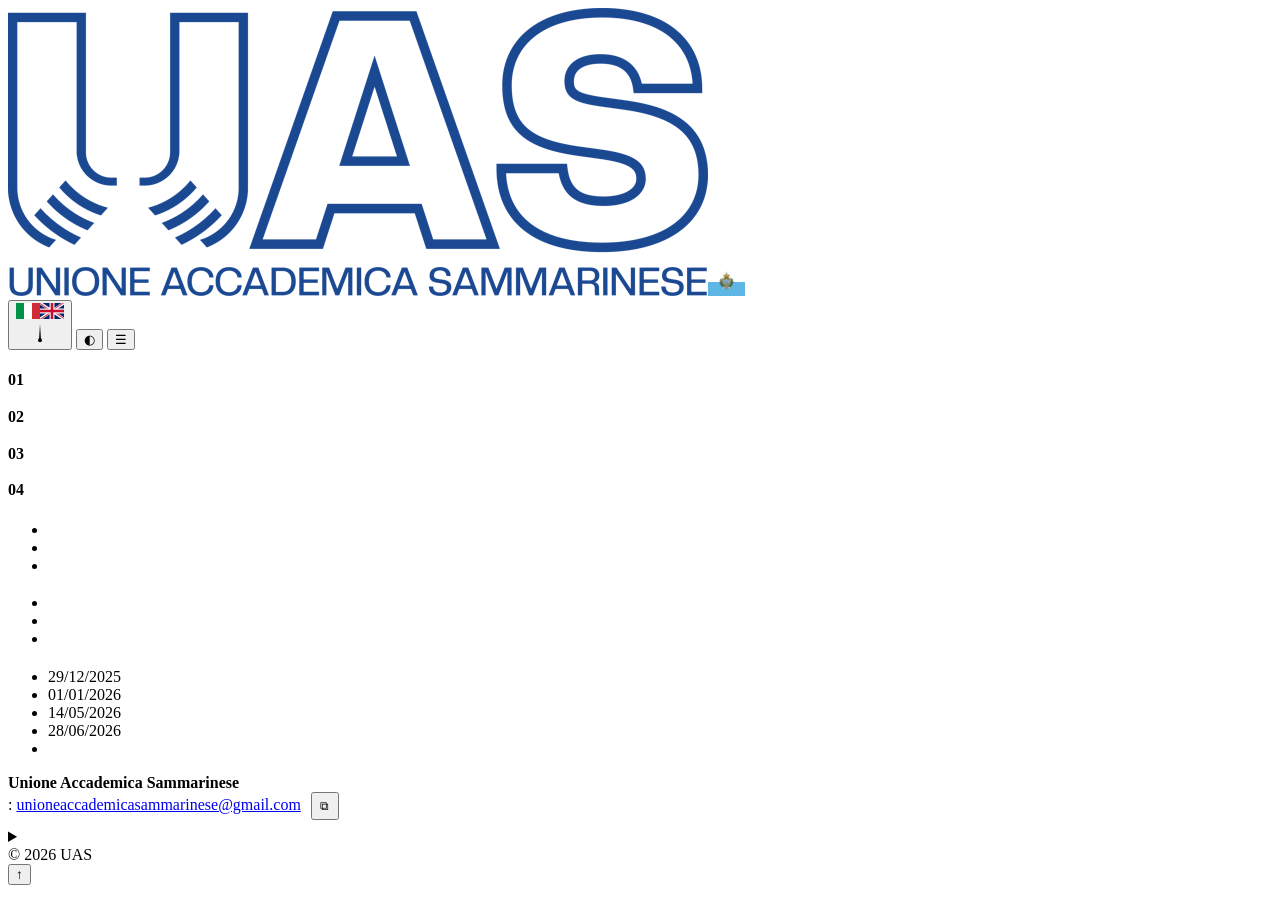
==== chi-siamo.html @ c41cca0f "Add files via upload" ====
<!DOCTYPE html>
<html lang="it">
<head>
<meta charset="utf-8">
<meta name="viewport" content="width=device-width, initial-scale=1, viewport-fit=cover">
<title>Chi siamo · Unione Accademica Sammarinese</title>
<meta name="description" content="Chi è UAS, perché esiste e il suo percorso.">
<meta property="og:title" content="Chi siamo · Unione Accademica Sammarinese">
<meta property="og:description" content="Chi è UAS, perché esiste e il suo percorso.">
<meta property="og:type" content="website">
<meta property="og:image" content="assets/og.jpg">
<link rel="icon" href="assets/favicon.png">
<link rel="stylesheet" href="assets/style.css?v=6">

</head>
<body>
<a class="skip" href="#main" data-i="skip"></a>
<header><div class="w">
<a class="brand" href="index.html" aria-label="UAS"><img class="logo" src="assets/logo.png" alt="Unione Accademica Sammarinese"><img class="flag" src="assets/flag-sm.png" alt="San Marino" width="37" height="28"></a>
<nav id="nav"><a href="chi-siamo.html" data-i="n1"></a><a href="progetti.html" data-i="pj"></a><a href="novita.html" data-i="n6"></a><a href="sponsor.html" data-i="sp"></a><a class="navjoin" href="partecipa.html#join" data-i="n3"></a></nav>
<div class="tools">
<button class="lg" id="lg" type="button" data-l="it"><img class="fl fi" src="assets/flag-it.png" alt="" width="24" height="16"><img class="fl fg" src="assets/flag-gb.png" alt="" width="24" height="16"><svg class="nd" viewBox="0 0 84 38" aria-hidden="true"><g class="ndg"><path d="M42 32.2 L40.3 31 L42 4.5 L43.7 31 Z"/></g><circle cx="42" cy="32" r="3.4"/></svg></button>
<button class="ib" id="theme" aria-label="Theme">◐</button>
<button class="ib" id="burger" aria-label="Menu" aria-expanded="false">☰</button>
</div><div id="bar"></div></div></header>
<main id="main"><span id="top"></span>
<div class="pagehd"><div class="w"><h1 data-i="n1"></h1><p class="lead" data-i="ah"></p></div></div><section id="about"><div class="w rv">

<div class="grid">
<div class="card"><b>01</b><h3 data-i="c1t"></h3><p data-i="c1p"></p></div>
<div class="card"><b>02</b><h3 data-i="c2t"></h3><p data-i="c2p"></p></div>
<div class="card"><b>03</b><h3 data-i="c3t"></h3><p data-i="c3p"></p></div>
<div class="card"><b>04</b><h3 data-i="c4t"></h3><p data-i="c4p"></p></div>
</div></div></section><section id="team" hidden><div class="w"><div class="eyebrow" data-i="xth"></div><h2 data-i="xtt"></h2><div class="grid" id="tlist"></div></div></section><section id="why"><div class="w rv"><div class="eyebrow" data-i="xwh"></div><h2 data-i="xwt" style="max-width:760px;font-size:clamp(20px,2.6vw,26px);font-weight:500"></h2>
<div class="cols">
<div class="card"><h3 data-i="xpr"></h3><ul><li data-i="xp1"></li><li data-i="xp2"></li><li data-i="xp3"></li></ul></div>
<div class="card"><h3 data-i="xan"></h3><ul><li data-i="xa1"></li><li data-i="xa2"></li><li data-i="xa3"></li></ul></div>
</div></div></section><section id="path" class="alt"><div class="w two rv">
<div><div class="eyebrow" data-i="n2"></div><h2 data-i="ph"></h2><p class="lead" data-i="pp"></p>
</div>
<ul class="tl">
<li><time>29/12/2025</time><span data-i="t1"></span></li>
<li><time>01/01/2026</time><span data-i="t2"></span></li>
<li><time>14/05/2026</time><span data-i="t3"></span></li>
<li><time>28/06/2026</time><span data-i="t4"></span></li>
<li><time data-i="t5d"></time><span data-i="t5"></span></li>
</ul></div></section><section id="partners" class="alt" hidden><div class="w"><div class="eyebrow" data-i="xph"></div><div class="logos" id="plist" style="margin-top:16px"></div></div></section>
</main>
<footer id="contact"><div class="w"><div>
<strong>Unione Accademica Sammarinese</strong><br>
<span data-i="n4"></span>: <a href="mailto:unioneaccademicasammarinese@gmail.com" id="mail">unioneaccademicasammarinese@gmail.com</a>
<button class="ib" id="copy" aria-label="Copy" style="width:28px;height:28px;font-size:12px;margin-left:6px">⧉</button>
<div class="note" style="margin-top:6px"><a href="partecipa.html#faq" data-i="n8"></a></div><div id="soc" style="margin-top:6px"></div><p class="note" data-i="xlg" style="margin:8px 0 0"></p>
<details><summary data-i="pv"></summary><p class="note" data-i="pvt"></p></details>
</div><div>© 2026 UAS</div></div></footer>
<button class="ib" id="top-btn" aria-label="Top">↑</button>
<aside class="rail" id="rail" aria-label="Social"></aside>

<script src="assets/app.js?v=6"></script>
</body></html>
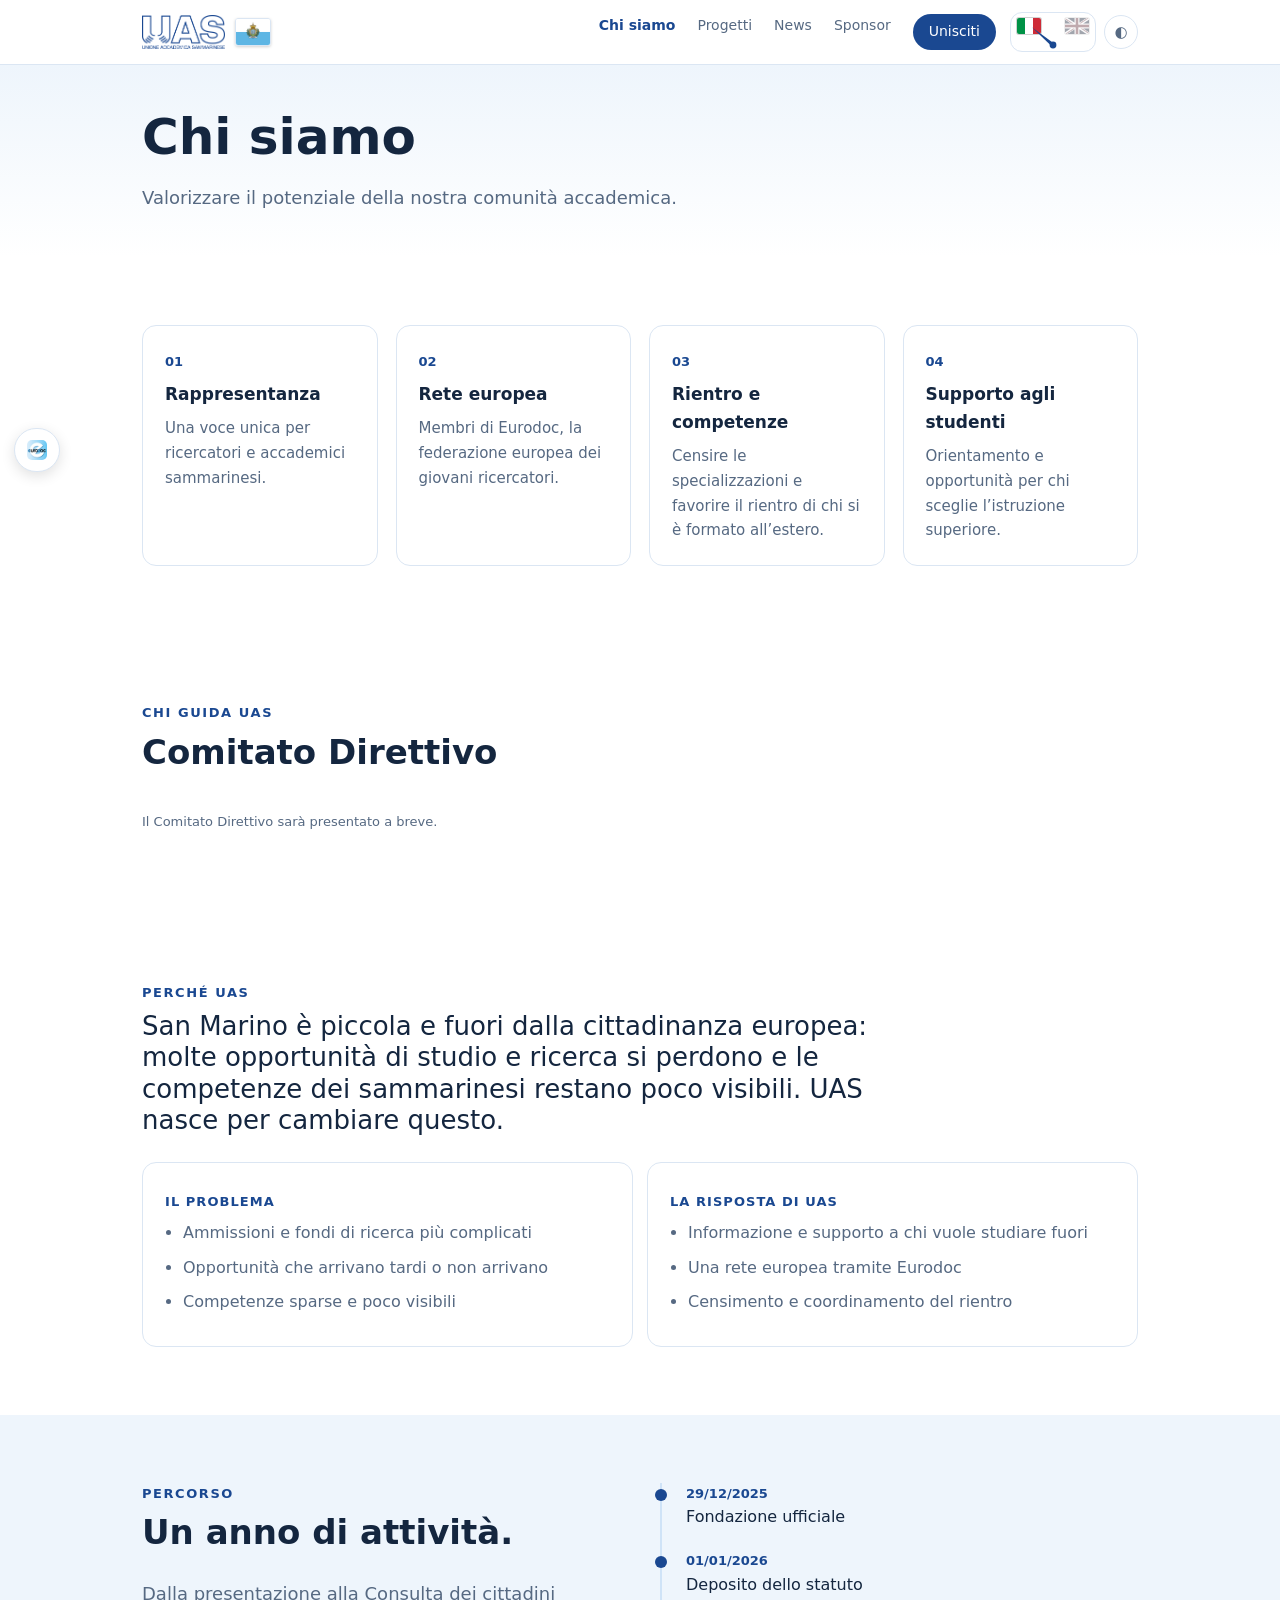
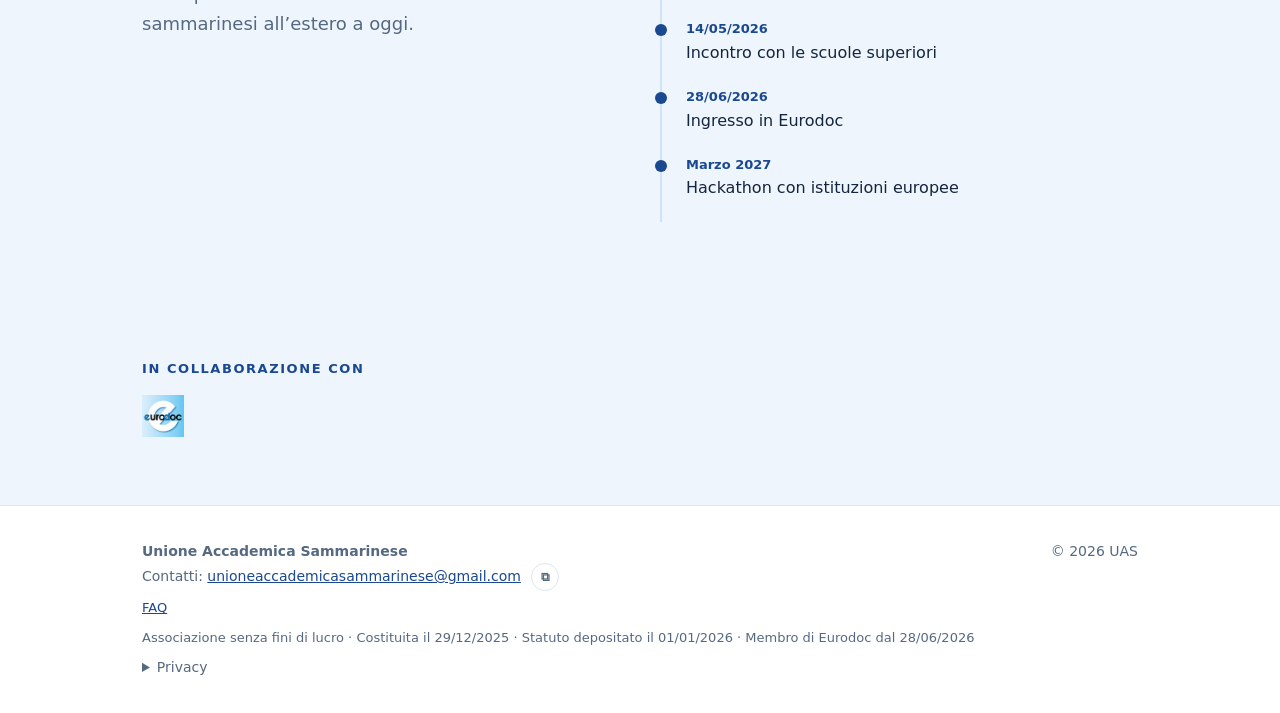
==== commit be49be58: "Add files via upload" ====
--- a/chi-siamo.html
+++ b/chi-siamo.html
@@ -10,7 +10,7 @@
 <meta property="og:type" content="website">
 <meta property="og:image" content="assets/og.jpg">
 <link rel="icon" href="assets/favicon.png">
-<link rel="stylesheet" href="assets/style.css?v=6">
+<link rel="stylesheet" href="assets/style.css?v=7">
 
 </head>
 <body>
@@ -56,5 +56,5 @@
 <button class="ib" id="top-btn" aria-label="Top">↑</button>
 <aside class="rail" id="rail" aria-label="Social"></aside>
 
-<script src="assets/app.js?v=6"></script>
+<script src="assets/app.js?v=7"></script>
 </body></html>
--- a/assets/style.css
+++ b/assets/style.css
@@ -0,0 +1,122 @@
+
+:root{--bg:#fff;--soft:#eef5fc;--ink:#14263f;--mut:#566982;--acc:#1a4891;--sky:#cfe3f7;--line:#dbe6f3;box-sizing:border-box;padding-top:env(safe-area-inset-top,0px);padding-bottom:env(safe-area-inset-bottom,0px)}
+@media (prefers-color-scheme:dark){:root:not([data-theme="light"]){--bg:#0e1a2b;--soft:#13243a;--ink:#e8f0fa;--mut:#a3b5cc;--acc:#7fb2ee;--sky:#1d3a5e;--line:#23406a}}
+:root[data-theme="dark"]{--bg:#0e1a2b;--soft:#13243a;--ink:#e8f0fa;--mut:#a3b5cc;--acc:#7fb2ee;--sky:#1d3a5e;--line:#23406a}
+*{box-sizing:border-box}html{scroll-behavior:smooth;scroll-padding-top:76px}
+body{margin:0;background:var(--bg);color:var(--ink);font:16px/1.65 system-ui,-apple-system,"Segoe UI",Helvetica,Arial,sans-serif}
+a{color:var(--acc)}:focus-visible{outline:3px solid var(--acc);outline-offset:3px;border-radius:4px}
+.skip{position:absolute;left:-999px;top:8px;background:var(--acc);color:var(--bg);padding:8px 14px;border-radius:8px;z-index:30}.skip:focus{left:8px}
+.w{max-width:1040px;margin:0 auto;padding:0 22px}
+header{position:sticky;top:env(safe-area-inset-top,0px);background:var(--bg);border-bottom:1px solid var(--line);z-index:20}
+header .w{display:flex;align-items:center;gap:14px;height:64px}
+.logo{height:34px;display:block}
+.brand{display:flex;align-items:center;gap:10px;text-decoration:none}.flag{height:28px;width:auto;display:block;border-radius:3px;border:1px solid var(--line);box-shadow:0 1px 3px rgba(0,0,0,.18)}
+@media (prefers-color-scheme:dark){:root:not([data-theme="light"]) .logo{filter:brightness(2.4) saturate(.6)}}
+:root[data-theme="dark"] .logo{filter:brightness(2.4) saturate(.6)}
+nav{display:flex;gap:22px;margin-left:auto}
+nav a{color:var(--mut);text-decoration:none;font-size:14px}nav a:hover{color:var(--acc)}
+.tools{display:flex;gap:8px;align-items:center}
+.lang{display:flex;border:1px solid var(--line);border-radius:999px;overflow:hidden}
+.lang button,.ib{border:0;background:none;color:var(--mut);font:600 12px system-ui;cursor:pointer}
+.lang button{padding:6px 12px}.lang button.on{background:var(--acc);color:var(--bg)}
+.ib{width:34px;height:34px;border:1px solid var(--line);border-radius:50%;font-size:15px}
+#burger{display:none}
+#bar{position:absolute;left:0;bottom:-1px;height:2px;width:0;background:var(--acc)}
+@media(max-width:760px){#burger{display:block}nav{display:none;position:absolute;top:64px;left:0;right:0;flex-direction:column;gap:0;background:var(--bg);border-bottom:1px solid var(--line);padding:6px 22px}nav.open{display:flex}nav a{padding:12px 0;font-size:16px}.tools{margin-left:auto}}
+.hero{background:linear-gradient(180deg,var(--soft),var(--bg));padding:70px 0 60px}
+.hero .w{display:grid;grid-template-columns:1.1fr .9fr;gap:40px;align-items:center}
+@media(max-width:860px){.hero .w{grid-template-columns:1fr}}
+.eyebrow{color:var(--acc);font-size:13px;letter-spacing:.12em;text-transform:uppercase;font-weight:600}
+h1{font-size:clamp(32px,5vw,50px);line-height:1.12;margin:12px 0 18px;font-weight:700}
+.lead{color:var(--mut);font-size:18px;max-width:640px}
+.btns{display:flex;gap:12px;flex-wrap:wrap;margin-top:26px}
+.btn{display:inline-block;padding:11px 22px;border-radius:999px;font:600 15px system-ui;text-decoration:none;border:1px solid var(--acc);cursor:pointer}
+.p{background:var(--acc);color:var(--bg)}.s{background:none;color:var(--acc)}
+.ph{position:relative;overflow:hidden;border-radius:18px;background:repeating-linear-gradient(135deg,var(--soft) 0 14px,var(--sky) 14px 15px);border:1px solid var(--line);display:grid;place-items:center;color:var(--mut);font-size:13px;text-align:center}
+.ph img{position:absolute;inset:0;width:100%;height:100%;object-fit:cover}
+.ph span{padding:10px}
+.hv{aspect-ratio:4/3}
+section{padding:68px 0}.alt{background:var(--soft)}
+h2{font-size:clamp(24px,3.4vw,34px);line-height:1.2;margin:8px 0 26px;max-width:640px}
+.grid{display:grid;grid-template-columns:repeat(auto-fit,minmax(220px,1fr));gap:18px}
+.card{border:1px solid var(--line);background:var(--bg);border-radius:14px;padding:22px;transition:transform .2s,border-color .2s}
+.card:hover{transform:translateY(-3px);border-color:var(--acc)}
+.card b{color:var(--acc);font-size:13px}.card h3{margin:6px 0 8px;font-size:17px}.card p{margin:0;color:var(--mut);font-size:15px}
+.tl{list-style:none;margin:0;padding:0;border-left:2px solid var(--sky)}
+.tl li{position:relative;padding:0 0 20px 24px}
+.tl li::before{content:"";position:absolute;left:-7px;top:6px;width:12px;height:12px;border-radius:50%;background:var(--acc)}
+.tl time{display:block;color:var(--acc);font-size:13px;font-weight:600}
+.two{display:grid;grid-template-columns:1fr 1fr;gap:40px}@media(max-width:800px){.two{grid-template-columns:1fr}}
+.gal{display:grid;grid-template-columns:repeat(auto-fit,minmax(240px,1fr));gap:16px}.gal .ph{aspect-ratio:3/2}
+.band{background:var(--acc);color:var(--bg);border-radius:18px;padding:30px;display:flex;gap:20px;align-items:center;justify-content:space-between;flex-wrap:wrap}
+.band h3{margin:0 0 6px;font-size:22px}.band p{margin:0;max-width:560px;opacity:.92}.band .btn{background:var(--bg);color:var(--acc);border-color:var(--bg)}
+.partners{display:flex;gap:28px;flex-wrap:wrap;align-items:center;color:var(--mut);font-weight:600}
+.partners span{border:1px dashed var(--line);border-radius:10px;padding:10px 18px}
+form{display:grid;gap:12px}
+input,select,textarea{width:100%;padding:11px 13px;border:1px solid var(--line);border-radius:10px;background:var(--bg);color:var(--ink);font:inherit}
+label.c{display:flex;gap:9px;align-items:flex-start;font-size:14px;color:var(--mut)}label.c input{width:auto;margin-top:5px}
+.hp{position:absolute;left:-9999px}
+#msg{min-height:1.4em;font-weight:600}
+.note{font-size:13px;color:var(--mut)}
+footer{border-top:1px solid var(--line);padding:34px 0;color:var(--mut);font-size:14px}
+footer .w{display:flex;justify-content:space-between;gap:16px;flex-wrap:wrap}
+footer details{max-width:520px;margin-top:8px}
+#top-btn{position:fixed;right:18px;bottom:calc(18px + env(safe-area-inset-bottom,0px));opacity:0;pointer-events:none;transition:opacity .2s;background:var(--acc);color:var(--bg);border:0}
+#top-btn.show{opacity:1;pointer-events:auto}
+.rv{opacity:0;transform:translateY(18px);transition:opacity .6s,transform .6s}.rv.in{opacity:1;transform:none}
+@media(prefers-reduced-motion:reduce){.rv{opacity:1;transform:none;transition:none}html{scroll-behavior:auto}.card{transition:none}}
+.banner{background:var(--acc);color:var(--bg);text-align:center;padding:9px 14px;font-size:14px}.banner a{color:inherit;font-weight:600}
+.steps .n{display:inline-grid;place-items:center;width:30px;height:30px;border-radius:50%;background:var(--acc);color:var(--bg);font-weight:700;margin-bottom:8px}
+details.faq{border:1px solid var(--line);border-radius:12px;padding:14px 18px;margin-bottom:10px;background:var(--bg)}details.faq summary{cursor:pointer;font-weight:600}details.faq p{color:var(--mut);margin:10px 0 0}
+.cols{display:grid;grid-template-columns:1fr 1fr;gap:14px}.cols .card h3{font-size:13px;letter-spacing:.08em;text-transform:uppercase;color:var(--acc)}.cols ul{margin:0;padding-left:18px;color:var(--mut)}.cols li{margin-bottom:8px}
+@media(max-width:600px){.cols{grid-template-columns:1fr}}
+.ava{width:64px;height:64px;border-radius:50%;object-fit:cover;background:var(--sky);color:var(--acc);display:grid;place-items:center;font-weight:700;font-size:20px;margin-bottom:10px}
+.chips{display:flex;gap:8px;flex-wrap:wrap;margin-bottom:18px}.chip{border:1px solid var(--line);background:var(--bg);color:var(--mut);padding:5px 13px;border-radius:999px;font:600 13px system-ui;cursor:pointer}.chip.on{background:var(--acc);color:var(--bg);border-color:var(--acc)}
+.ev{border-left:3px solid var(--acc);padding:4px 0 4px 14px;margin-bottom:14px}.ev b{display:block;color:var(--acc);font-size:13px}
+.logos{display:flex;gap:26px;flex-wrap:wrap;align-items:center}.logos a,.logos span{color:var(--mut);font-weight:700;text-decoration:none}.logos img{height:42px;display:block}
+.dlk{display:flex;justify-content:space-between;gap:12px;border:1px solid var(--line);border-radius:12px;padding:12px 16px;margin-bottom:10px;text-decoration:none;color:var(--ink);background:var(--bg)}.dlk:hover{border-color:var(--acc)}.dlk em{color:var(--acc);font-style:normal;font-size:13px;font-weight:600}
+.share a{font-size:13px;margin-right:10px}
+.mapw{display:grid;grid-template-columns:minmax(0,1.2fr) minmax(0,.8fr);gap:30px;align-items:center}@media(max-width:800px){.mapw{grid-template-columns:1fr}}
+.gl{position:relative;aspect-ratio:1;max-width:520px;width:100%;margin:0 auto}#gl{width:100%;height:100%;display:block;cursor:grab;touch-action:pan-y}
+#tip{position:absolute;pointer-events:none;background:var(--bg);color:var(--ink);border:1px solid var(--line);border-radius:10px;padding:8px 12px;font-size:13px;box-shadow:0 6px 18px rgba(0,0,0,.18);opacity:0;transition:opacity .15s;transform:translate(-50%,-125%);white-space:nowrap;z-index:2}#tip.on{opacity:1}#tip small{display:block;color:var(--mut)}
+.tot{margin-bottom:14px}.tot b{font-size:46px;color:var(--acc);line-height:1}
+.cr{display:flex;align-items:center;gap:10px;width:100%;border:1px solid var(--line);background:var(--bg);color:var(--ink);border-radius:10px;padding:9px 12px;margin-bottom:8px;cursor:pointer;font:inherit}.cr.on{border-color:var(--acc)}.cr .d{flex:1;text-align:left}.cr .l{display:flex;gap:3px}.cr i{width:7px;height:7px;border-radius:50%;background:var(--acc);box-shadow:0 0 6px var(--acc)}.cr b{color:var(--acc);min-width:22px;text-align:right}
+.badge{display:inline-block;margin-left:10px;border:1px solid var(--acc);color:var(--acc);border-radius:999px;padding:1px 10px;font-size:12px;font-weight:600;letter-spacing:0;text-transform:none}
+#pin{max-height:260px;overflow:auto}
+.g{display:grid;gap:12px}.g[hidden]{display:none}
+dialog{border:1px solid var(--line);border-radius:16px;background:var(--bg);color:var(--ink);max-width:460px;width:calc(100% - 32px);padding:22px}dialog::backdrop{background:rgba(10,20,40,.55)}
+#pin{margin-bottom:14px}#pin h3{margin:0 0 4px}#pin p{margin:0 0 10px;color:var(--mut)}
+.rail{position:fixed;left:14px;top:50%;transform:translateY(-50%);z-index:15;display:none;flex-direction:column;gap:10px}
+@media(min-width:1200px){.rail{display:flex}}
+.sb{display:inline-flex;align-items:center;gap:16px;height:44px;padding:0 12px;border:1px solid var(--line);background:var(--bg);color:var(--acc);border-radius:999px;text-decoration:none;font:600 14px system-ui;white-space:nowrap;box-shadow:0 4px 14px rgba(0,0,0,.12);transition:max-width .25s,border-color .2s}
+.sb svg{width:20px;height:20px;flex:none;fill:none;stroke:currentColor;stroke-width:1.8;stroke-linecap:round;stroke-linejoin:round}.sb svg .f{fill:currentColor;stroke:none}
+.rail .sb{max-width:46px;overflow:hidden}.rail .sb:hover,.rail .sb:focus-visible{max-width:290px;border-color:var(--acc)}
+#soc{display:flex;gap:10px;flex-wrap:wrap}#soc .sb{box-shadow:none;font-size:13px;height:40px}
+@media(min-width:1200px){#soc{display:none}}
+.lg{position:relative;width:86px;height:40px;padding:0;border:1px solid var(--line);border-radius:12px;background:var(--bg);color:var(--acc);cursor:pointer;flex:none}
+.lg .fl{position:absolute;top:5px;width:24px;height:16px;border-radius:2px;box-shadow:0 0 0 1px rgba(0,0,0,.18);transition:opacity .3s,filter .3s}.lg .fi{left:6px}.lg .fg{right:6px}
+.lg[data-l="it"] .fg,.lg[data-l="en"] .fi{opacity:.4;filter:grayscale(.7)}
+.lg .nd{position:absolute;inset:0;width:100%;height:100%;fill:currentColor}.lg .ndg{transform-origin:42px 32px;transform:rotate(-50deg);transition:transform .45s cubic-bezier(.34,1.56,.64,1)}.lg[data-l="en"] .ndg{transform:rotate(50deg)}
+.lg:hover{border-color:var(--acc)}
+@media(prefers-reduced-motion:reduce){.lg .ndg,.lg .fl{transition:none}}
+
+.hero{padding:40px 0 34px}.hero h1{font-size:clamp(30px,4.4vw,46px)}
+.hero .w{gap:18px;grid-template-areas:"t" "g" "s"}.hero .ht{grid-area:t}.hero .gl{grid-area:g}.hero .hs{grid-area:s}
+@media(min-width:861px){.hero .w{grid-template-columns:minmax(0,1fr) minmax(0,1fr);grid-template-areas:"t g" "s g";row-gap:0;column-gap:40px;align-items:center}.hero .ht{align-self:end}.hero .hs{align-self:start}}
+.hero .tot{margin:24px 0 6px}.hero #cl{display:flex;flex-wrap:wrap;gap:8px;margin:10px 0 14px}.hero .cr{width:auto;margin:0;padding:6px 12px;font-size:13px}.hero .cr .l{display:none}.hero .cr .d{flex:none}
+.pagehd{background:linear-gradient(180deg,var(--soft),var(--bg));padding:44px 0 26px}.pagehd h1{margin:0 0 8px}
+a.card.lk{display:block;color:inherit;text-decoration:none}.card.lk span{display:inline-block;margin-top:12px;color:var(--acc);font-weight:600;font-size:14px}
+.navjoin{background:var(--acc);color:var(--bg)!important;border-radius:999px;padding:6px 16px}nav a[aria-current]{color:var(--acc);font-weight:600}
+details.ml summary{cursor:pointer;color:var(--acc);font-weight:600}
+.sb img{width:20px;height:20px;border-radius:5px;flex:none;object-fit:cover}
+@media(max-width:760px){.navjoin{align-self:flex-start;margin:8px 0}}
+
+.ava{width:88px;height:88px;font-size:26px}
+a.chip{text-decoration:none}.dlk span small{display:block;color:var(--mut);font-weight:400;font-size:13px}
+.wall{background:linear-gradient(160deg,#194790,#0c2552);border-radius:18px;padding:28px 22px 30px;text-align:center}
+.wall .wl{height:54px;width:auto;filter:brightness(0) invert(1);margin-bottom:22px}
+.tiles{display:grid;grid-template-columns:repeat(auto-fill,minmax(150px,1fr));gap:12px}
+.tile{aspect-ratio:16/10;border-radius:8px;display:grid;place-items:center;padding:12px;text-decoration:none;font:700 15px system-ui;text-align:center;background:#fff;color:#194790;overflow:hidden}
+.tile img{max-width:82%;max-height:70%;object-fit:contain}
+.tile.e{font-weight:600;font-size:13px;background:#fff;color:#194790}.tile.e:nth-child(3n+2){background:#cfe3f7}.tile.e:nth-child(3n){background:#1d5fb8;color:#fff}
+.tile.e:hover{outline:2px solid #fff}
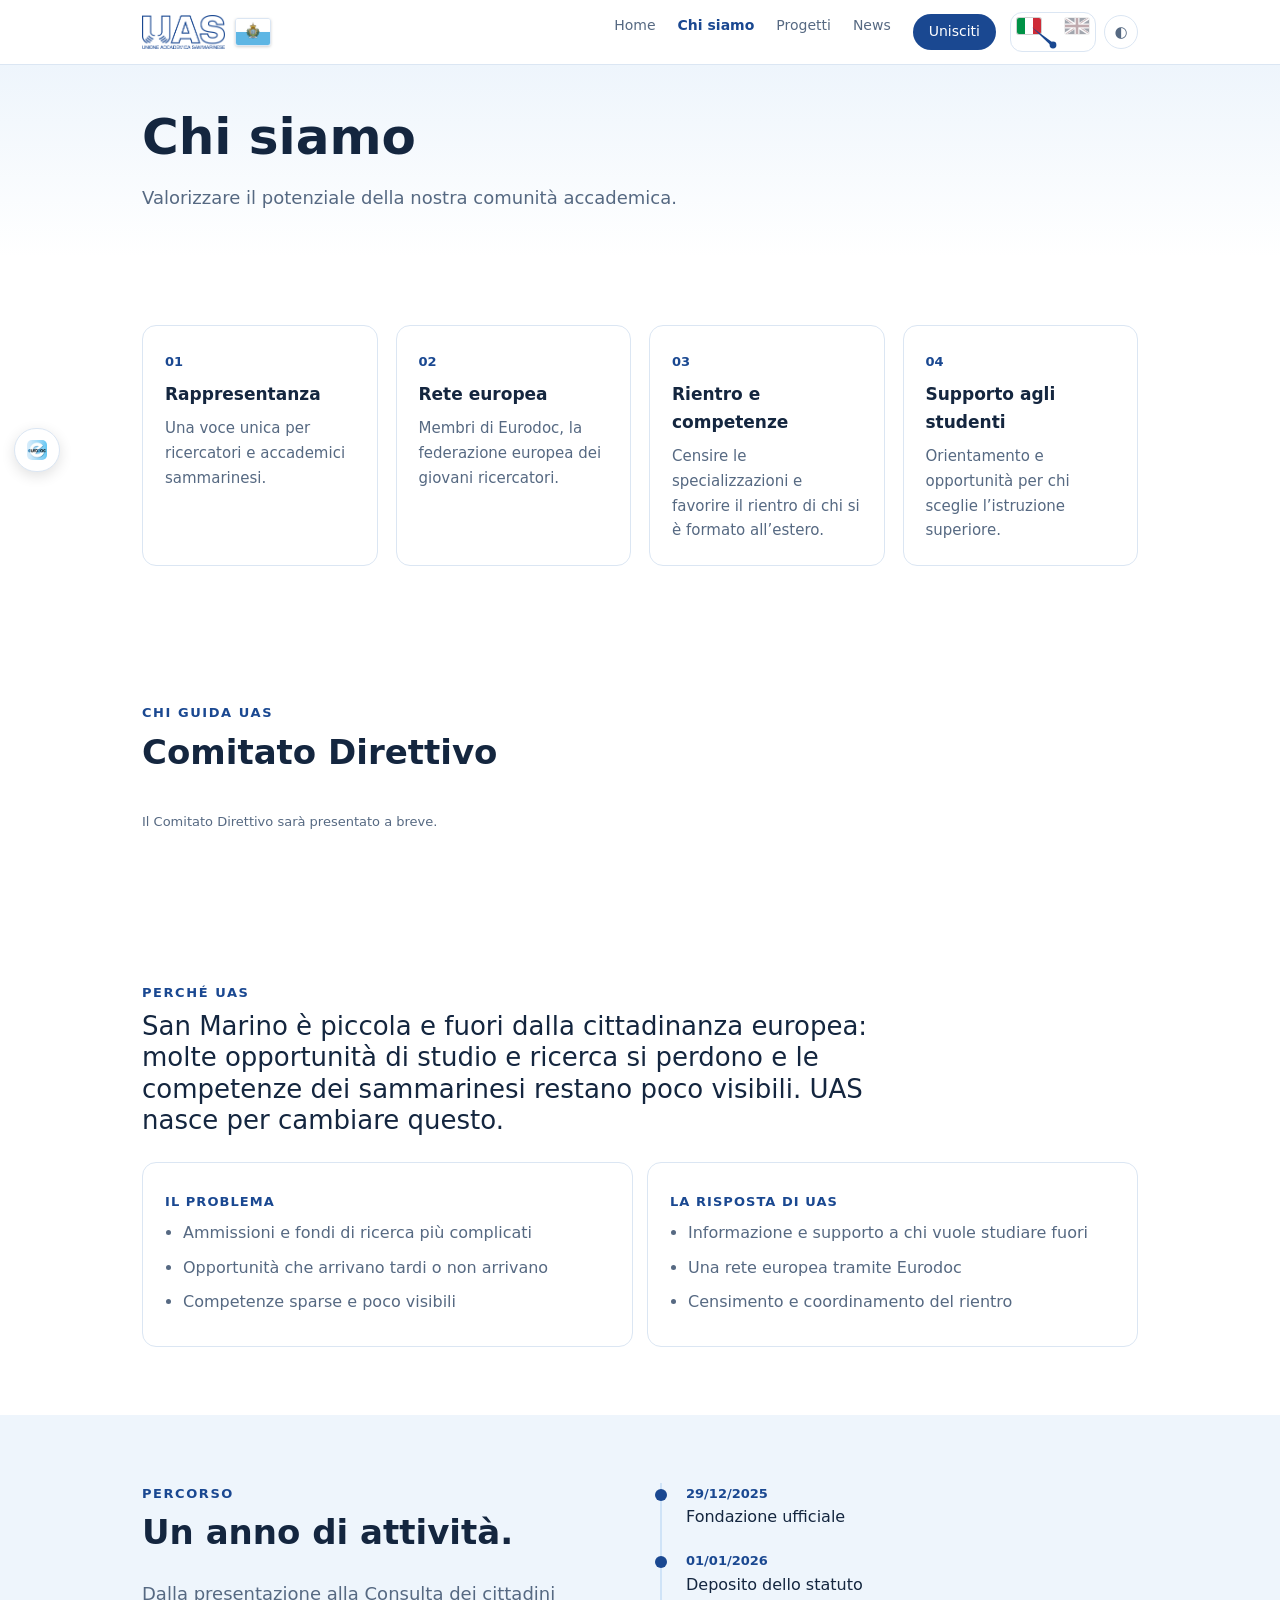
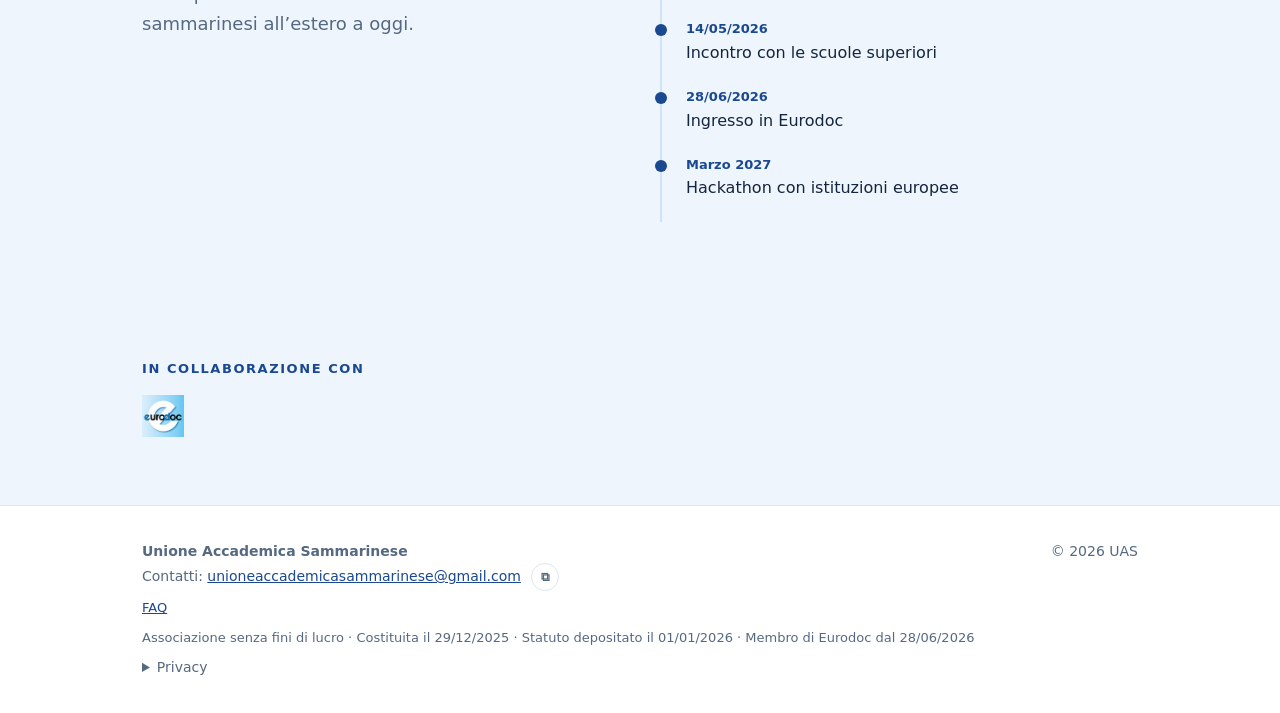
==== commit 418bb6b1: "Add files via upload" ====
--- a/chi-siamo.html
+++ b/chi-siamo.html
@@ -10,14 +10,14 @@
 <meta property="og:type" content="website">
 <meta property="og:image" content="assets/og.jpg">
 <link rel="icon" href="assets/favicon.png">
-<link rel="stylesheet" href="assets/style.css?v=7">
+<link rel="stylesheet" href="assets/style.css?v=10">
 
 </head>
 <body>
 <a class="skip" href="#main" data-i="skip"></a>
 <header><div class="w">
-<a class="brand" href="index.html" aria-label="UAS"><img class="logo" src="assets/logo.png" alt="Unione Accademica Sammarinese"><img class="flag" src="assets/flag-sm.png" alt="San Marino" width="37" height="28"></a>
-<nav id="nav"><a href="chi-siamo.html" data-i="n1"></a><a href="progetti.html" data-i="pj"></a><a href="novita.html" data-i="n6"></a><a href="sponsor.html" data-i="sp"></a><a class="navjoin" href="partecipa.html#join" data-i="n3"></a></nav>
+<a class="brand" href="index.html" aria-label="UAS – Home" title="Home"><img class="logo" src="assets/logo.png" alt="Unione Accademica Sammarinese"><img class="flag" src="assets/flag-sm.png" alt="San Marino" width="37" height="28"></a>
+<nav id="nav"><a href="index.html" data-i="nh"></a><a href="chi-siamo.html" data-i="n1"></a><a href="progetti.html" data-i="pj"></a><a href="novita.html" data-i="n6"></a><a href="sponsor.html" data-i="sp" id="nsp" hidden></a><a class="navjoin" href="partecipa.html#join" data-i="n3"></a></nav>
 <div class="tools">
 <button class="lg" id="lg" type="button" data-l="it"><img class="fl fi" src="assets/flag-it.png" alt="" width="24" height="16"><img class="fl fg" src="assets/flag-gb.png" alt="" width="24" height="16"><svg class="nd" viewBox="0 0 84 38" aria-hidden="true"><g class="ndg"><path d="M42 32.2 L40.3 31 L42 4.5 L43.7 31 Z"/></g><circle cx="42" cy="32" r="3.4"/></svg></button>
 <button class="ib" id="theme" aria-label="Theme">◐</button>
@@ -46,6 +46,7 @@
 <li><time data-i="t5d"></time><span data-i="t5"></span></li>
 </ul></div></section><section id="partners" class="alt" hidden><div class="w"><div class="eyebrow" data-i="xph"></div><div class="logos" id="plist" style="margin-top:16px"></div></div></section>
 </main>
+<section class="spons" id="sstrip" hidden><div class="w"><span class="sk" data-i="sk"></span><div class="sr" id="srow"></div><a class="sm" data-sponsor href="#" data-i="sph2"></a></div></section>
 <footer id="contact"><div class="w"><div>
 <strong>Unione Accademica Sammarinese</strong><br>
 <span data-i="n4"></span>: <a href="mailto:unioneaccademicasammarinese@gmail.com" id="mail">unioneaccademicasammarinese@gmail.com</a>
@@ -56,5 +57,5 @@
 <button class="ib" id="top-btn" aria-label="Top">↑</button>
 <aside class="rail" id="rail" aria-label="Social"></aside>
 
-<script src="assets/app.js?v=7"></script>
+<script src="assets/app.js?v=10"></script>
 </body></html>
--- a/assets/style.css
+++ b/assets/style.css
@@ -111,11 +111,12 @@
 .sb img{width:20px;height:20px;border-radius:5px;flex:none;object-fit:cover}
 @media(max-width:760px){.navjoin{align-self:flex-start;margin:8px 0}}
 
+@media(min-width:761px) and (max-width:1000px){nav{gap:14px}nav a{font-size:13px}.navjoin{padding:6px 12px}}
 .ava{width:88px;height:88px;font-size:26px}
 a.chip{text-decoration:none}.dlk span small{display:block;color:var(--mut);font-weight:400;font-size:13px}
 .wall{background:linear-gradient(160deg,#194790,#0c2552);border-radius:18px;padding:28px 22px 30px;text-align:center}
 .wall .wl{height:54px;width:auto;filter:brightness(0) invert(1);margin-bottom:22px}
-.tiles{display:grid;grid-template-columns:repeat(auto-fill,minmax(150px,1fr));gap:12px}
+.tiles{display:flex;flex-wrap:wrap;justify-content:center;gap:12px}.tiles>*{flex:0 0 calc((100% - 36px)/4)}@media(max-width:800px){.tiles>*{flex-basis:calc((100% - 24px)/3)}}@media(max-width:480px){.tiles>*{flex-basis:calc((100% - 12px)/2)}}
 .tile{aspect-ratio:16/10;border-radius:8px;display:grid;place-items:center;padding:12px;text-decoration:none;font:700 15px system-ui;text-align:center;background:#fff;color:#194790;overflow:hidden}
 .tile img{max-width:82%;max-height:70%;object-fit:contain}
 .tile.e{font-weight:600;font-size:13px;background:#fff;color:#194790}.tile.e:nth-child(3n+2){background:#cfe3f7}.tile.e:nth-child(3n){background:#1d5fb8;color:#fff}
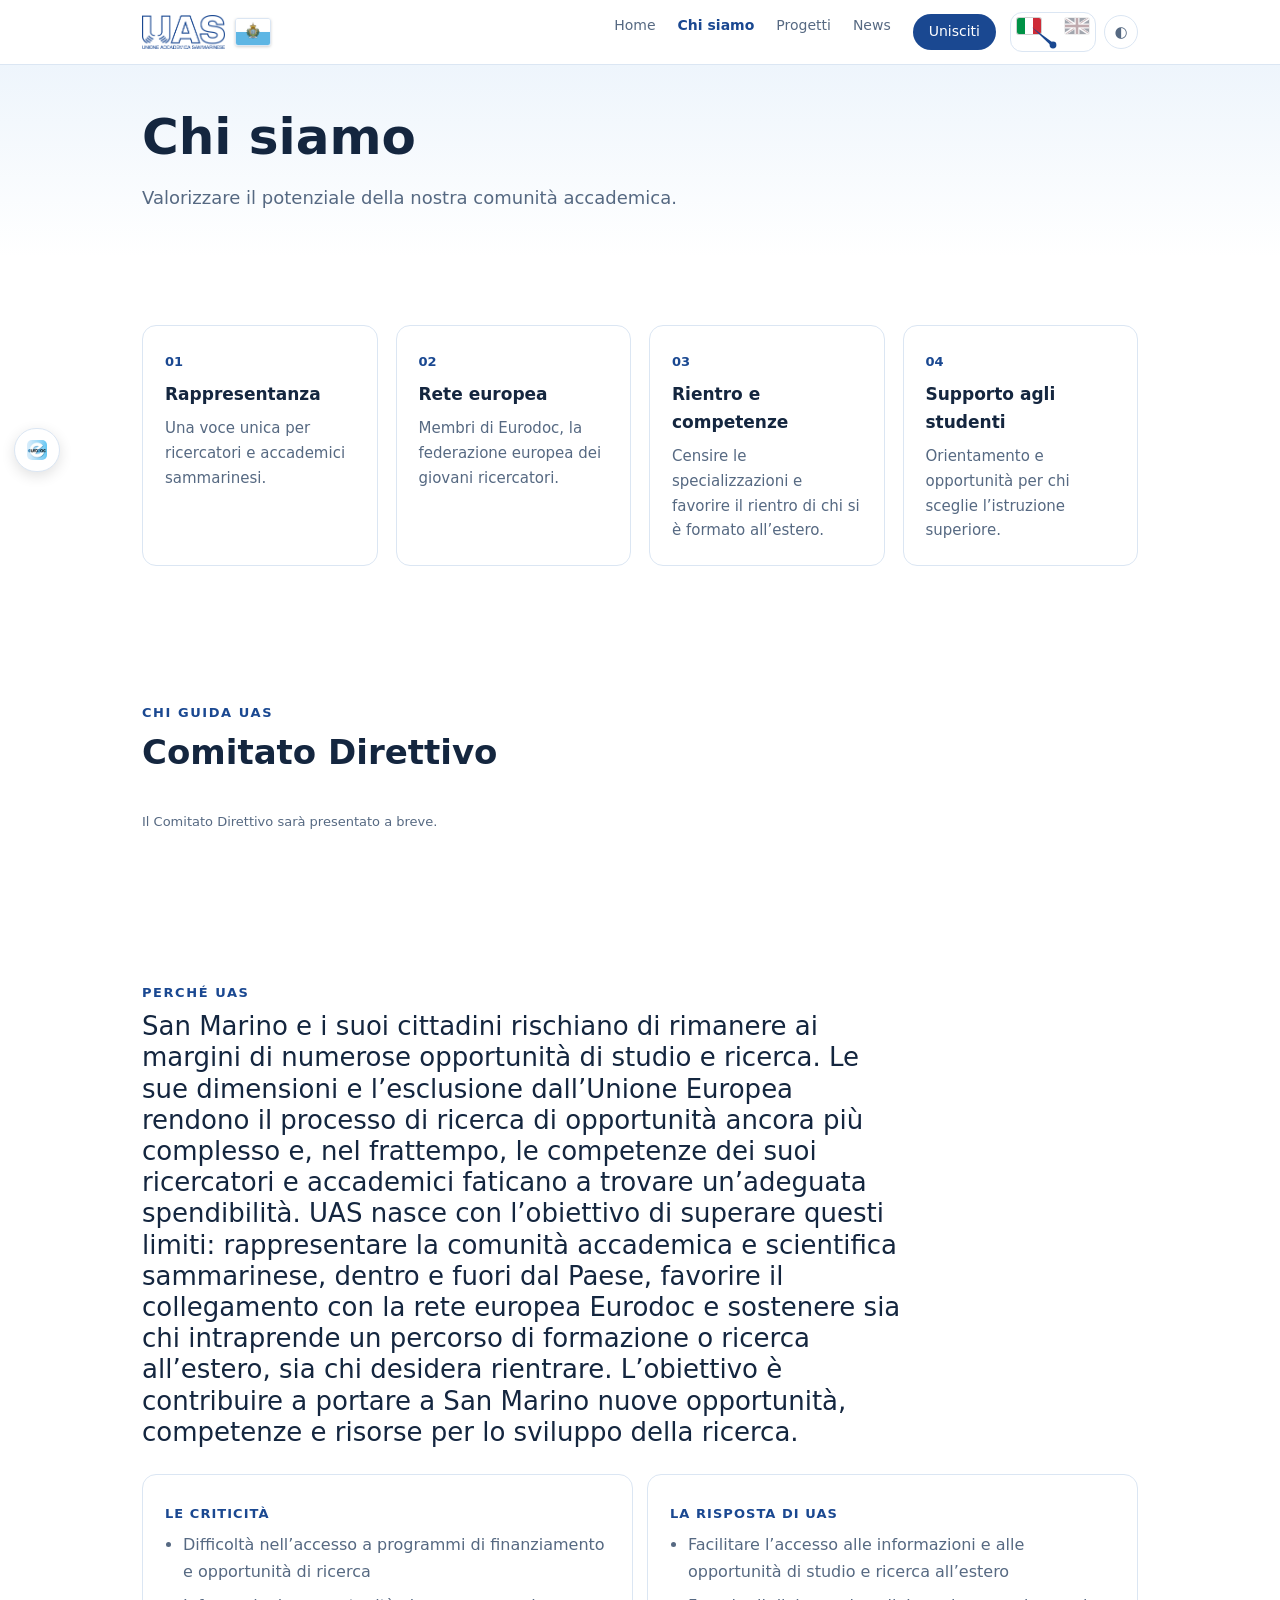
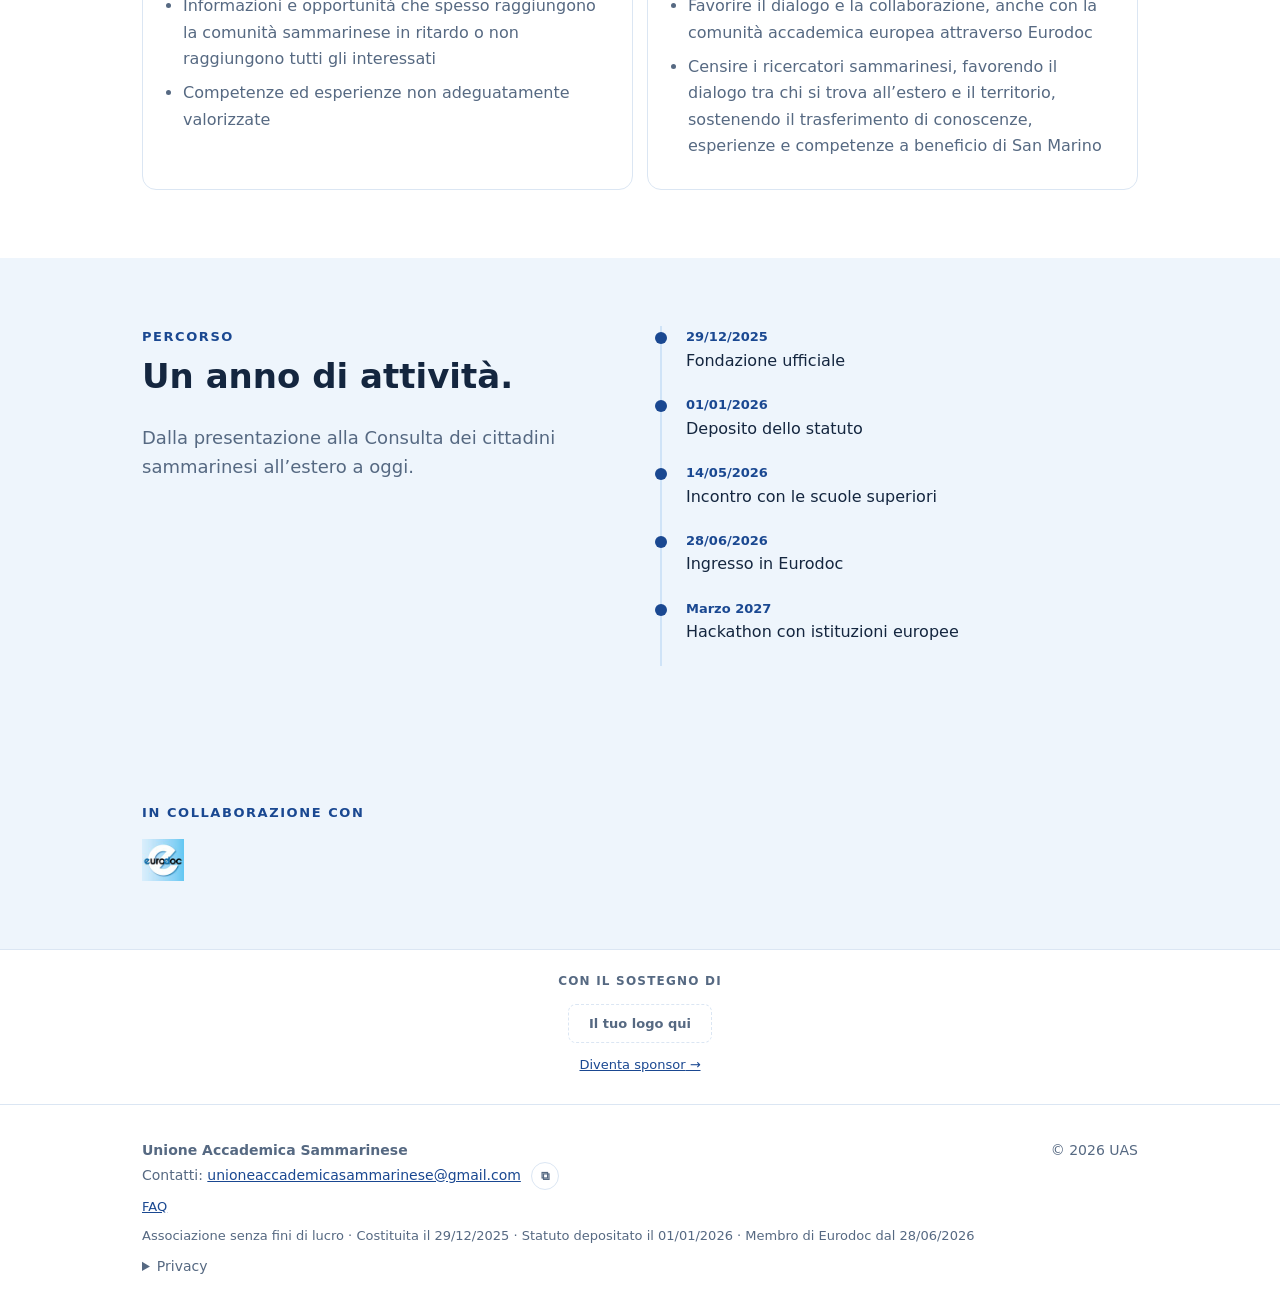
==== commit 15441f66: "Update chi-siamo.html" ====
--- a/chi-siamo.html
+++ b/chi-siamo.html
@@ -57,5 +57,5 @@
 <button class="ib" id="top-btn" aria-label="Top">↑</button>
 <aside class="rail" id="rail" aria-label="Social"></aside>
 
-<script src="assets/app.js?v=10"></script>
-</body></html>+<script src="assets/app.js?v=11"></script>
+</body></html>
--- a/assets/style.css
+++ b/assets/style.css
@@ -121,3 +121,8 @@
 .tile img{max-width:82%;max-height:70%;object-fit:contain}
 .tile.e{font-weight:600;font-size:13px;background:#fff;color:#194790}.tile.e:nth-child(3n+2){background:#cfe3f7}.tile.e:nth-child(3n){background:#1d5fb8;color:#fff}
 .tile.e:hover{outline:2px solid #fff}
+
+.spons{padding:22px 0 26px;border-top:1px solid var(--line);text-align:center}.sk{display:block;color:var(--mut);font-size:12px;letter-spacing:.1em;text-transform:uppercase;font-weight:600}
+.sr{display:flex;gap:24px;align-items:center;justify-content:center;flex-wrap:wrap;margin:12px 0 8px}.sli{display:inline-flex;align-items:center;color:var(--mut);font-weight:700;text-decoration:none}.sli img{height:34px;max-width:130px;object-fit:contain}
+.sli.e{border:1px dashed var(--line);border-radius:8px;padding:8px 20px;font-weight:600;font-size:13px}.sli.e:hover{border-color:var(--acc);color:var(--acc)}
+.spons .sm{font-size:13px}.spons .sm::after{content:" →"}
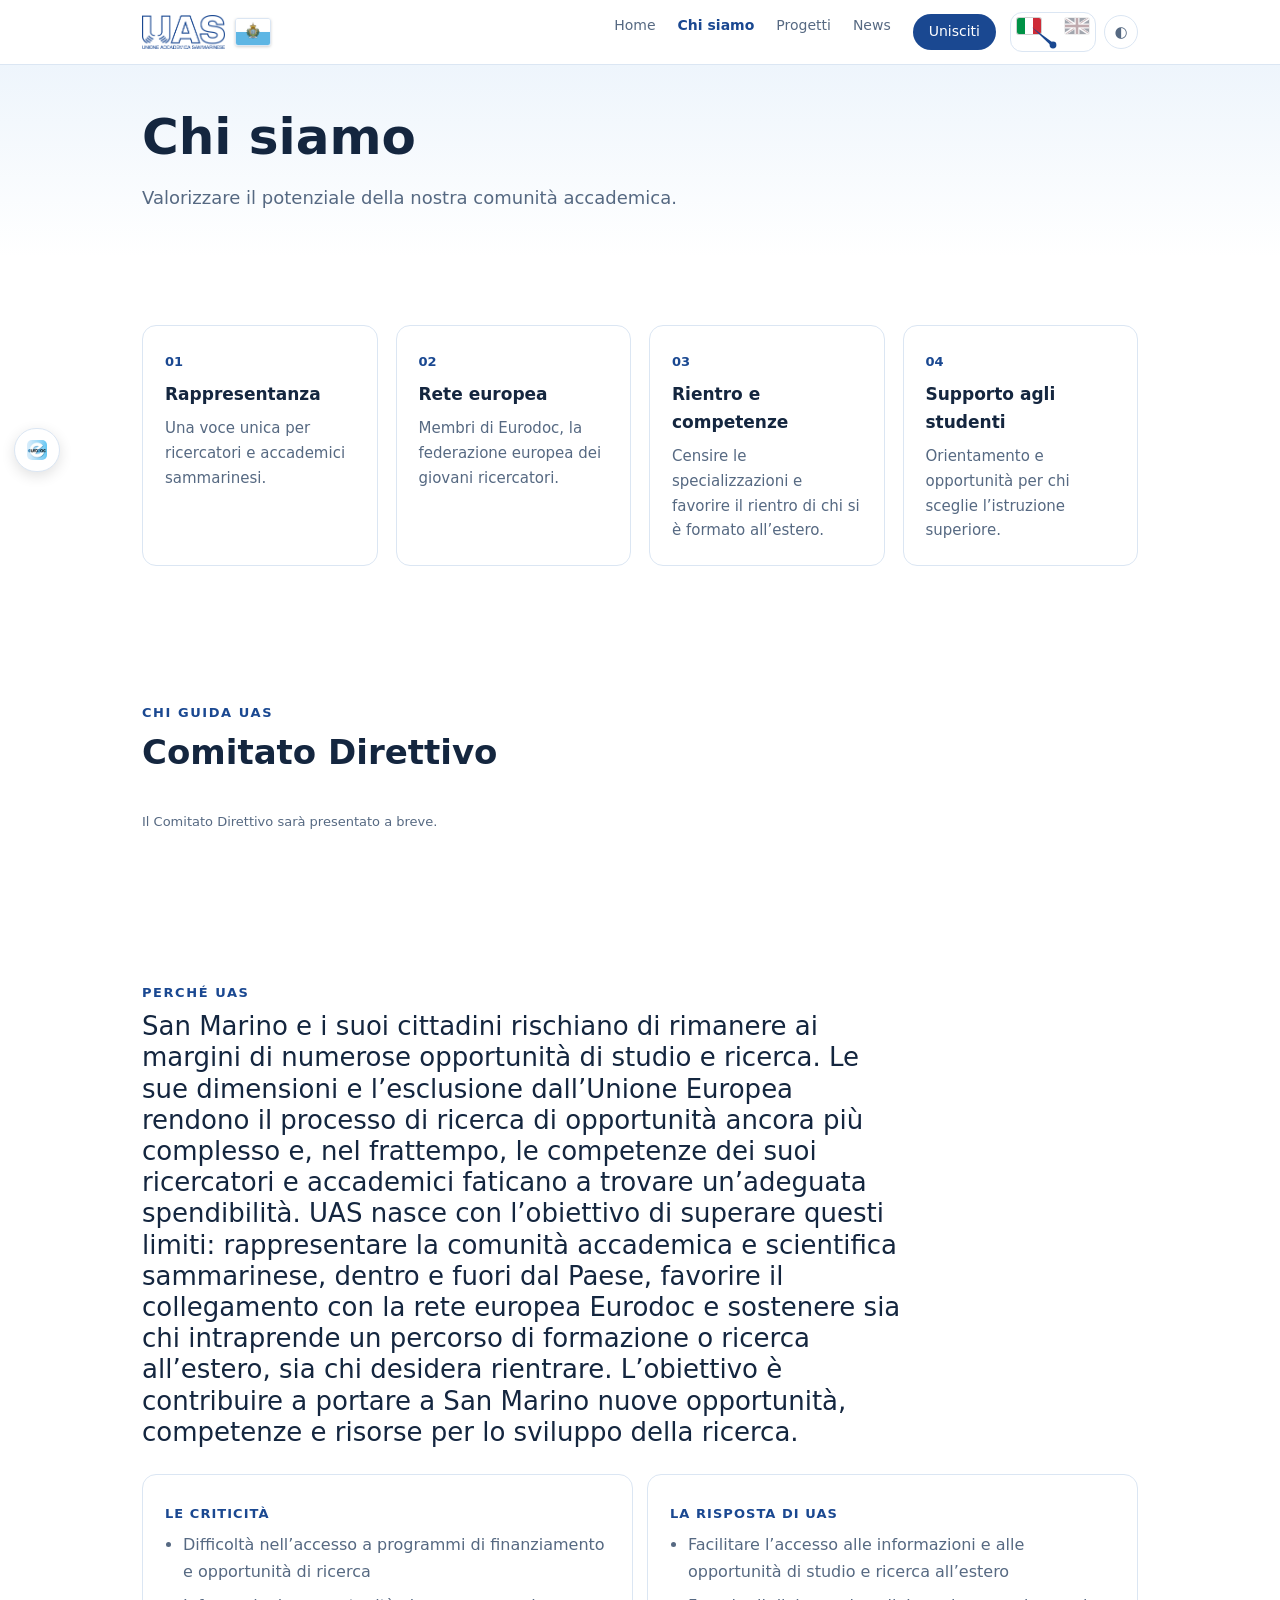
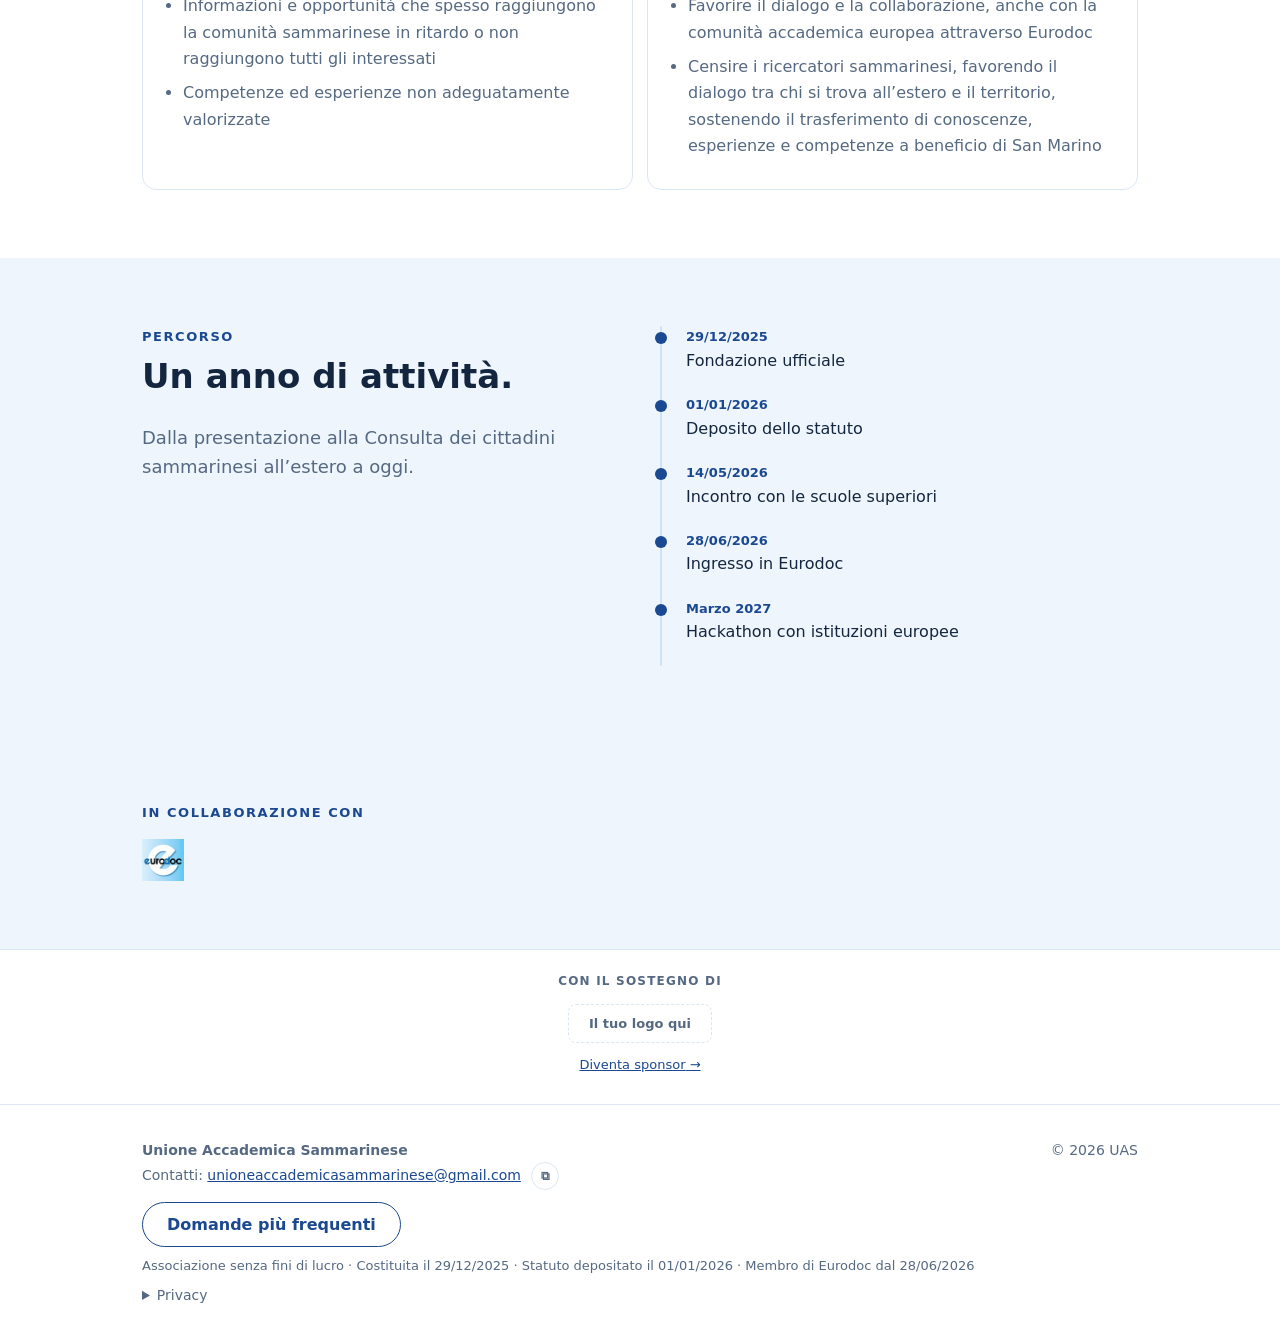
==== commit 3e1d0159: "Add files via upload" ====
--- a/chi-siamo.html
+++ b/chi-siamo.html
@@ -51,11 +51,11 @@
 <strong>Unione Accademica Sammarinese</strong><br>
 <span data-i="n4"></span>: <a href="mailto:unioneaccademicasammarinese@gmail.com" id="mail">unioneaccademicasammarinese@gmail.com</a>
 <button class="ib" id="copy" aria-label="Copy" style="width:28px;height:28px;font-size:12px;margin-left:6px">⧉</button>
-<div class="note" style="margin-top:6px"><a href="partecipa.html#faq" data-i="n8"></a></div><div id="soc" style="margin-top:6px"></div><p class="note" data-i="xlg" style="margin:8px 0 0"></p>
+<div style="margin-top:12px"><a class="btn s" href="partecipa.html#faq" data-i="n8" style="font-size:16px;padding:12px 24px">FAQ</a></div><div id="soc" style="margin-top:6px"></div><p class="note" data-i="xlg" style="margin:8px 0 0"></p>
 <details><summary data-i="pv"></summary><p class="note" data-i="pvt"></p></details>
 </div><div>© 2026 UAS</div></div></footer>
 <button class="ib" id="top-btn" aria-label="Top">↑</button>
 <aside class="rail" id="rail" aria-label="Social"></aside>
 
-<script src="assets/app.js?v=11"></script>
-</body></html>
+<script src="assets/app.js?v=10"></script>
+</body></html>
